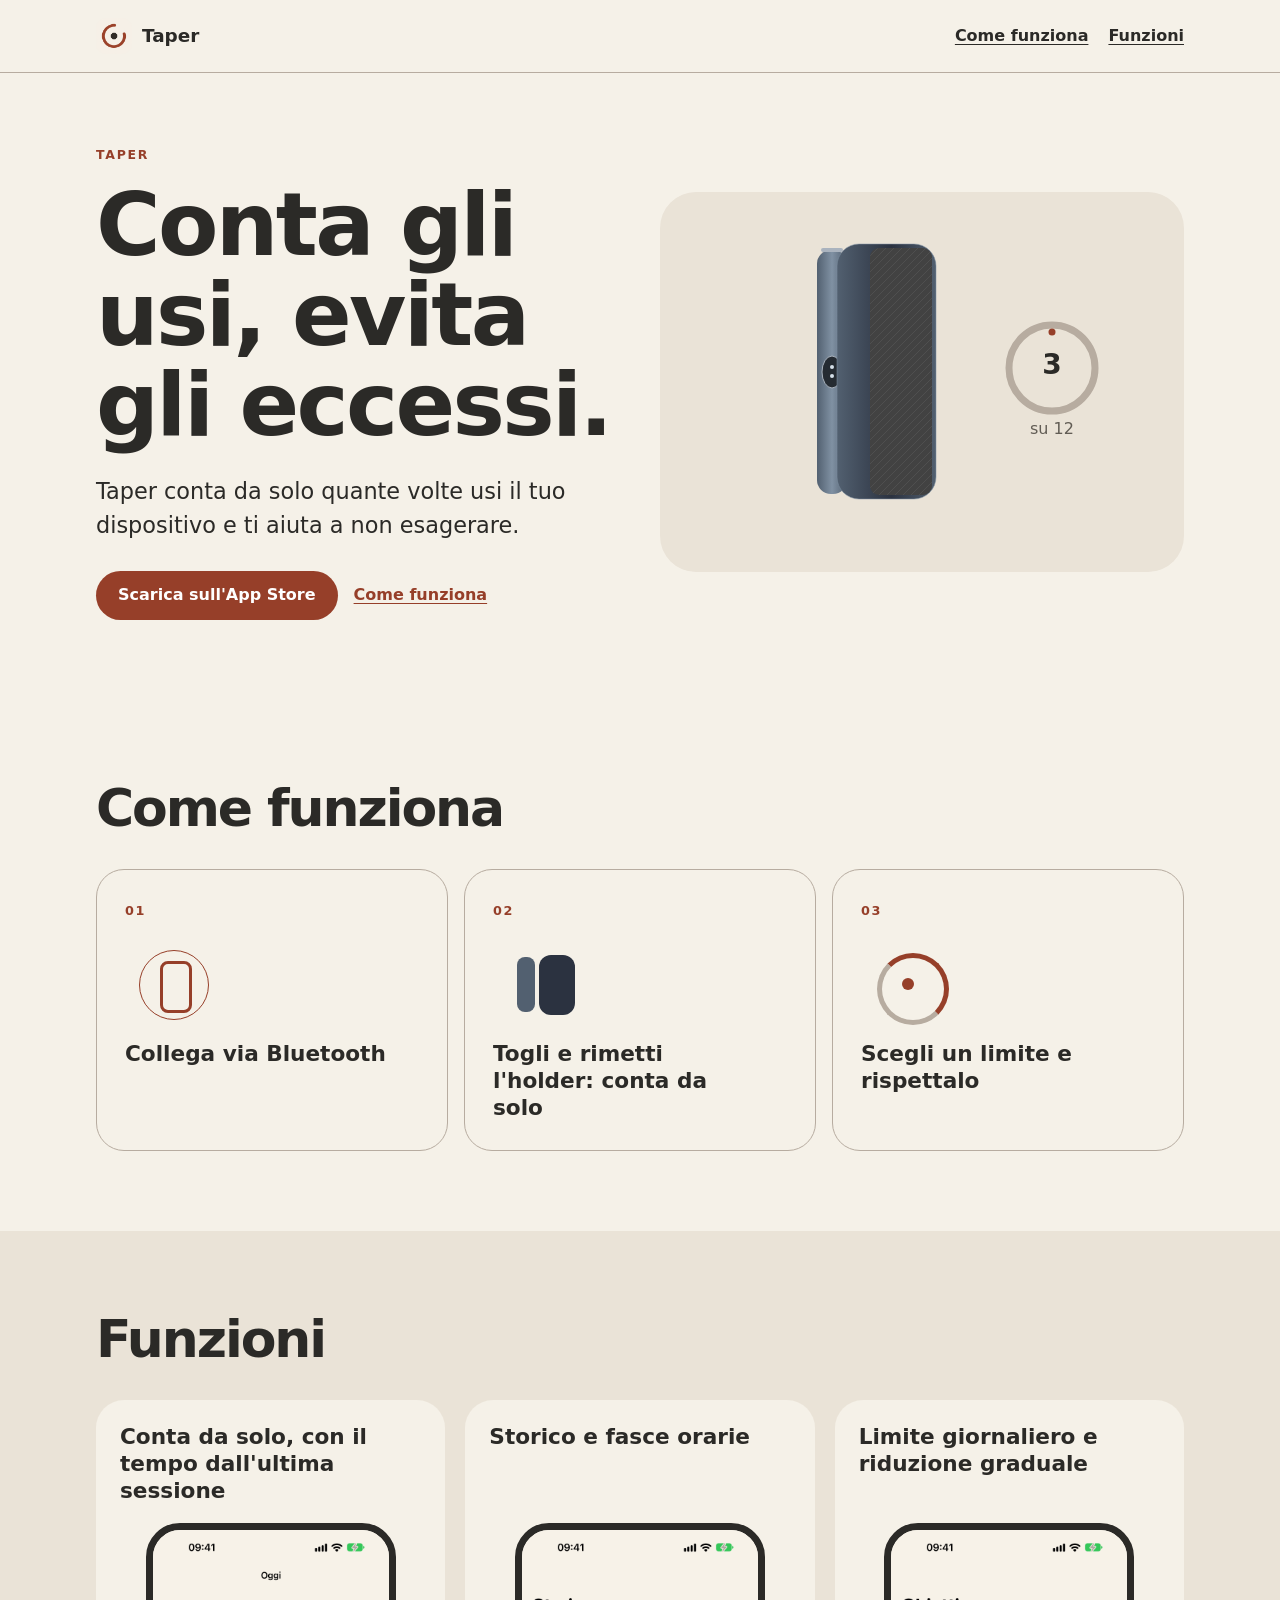
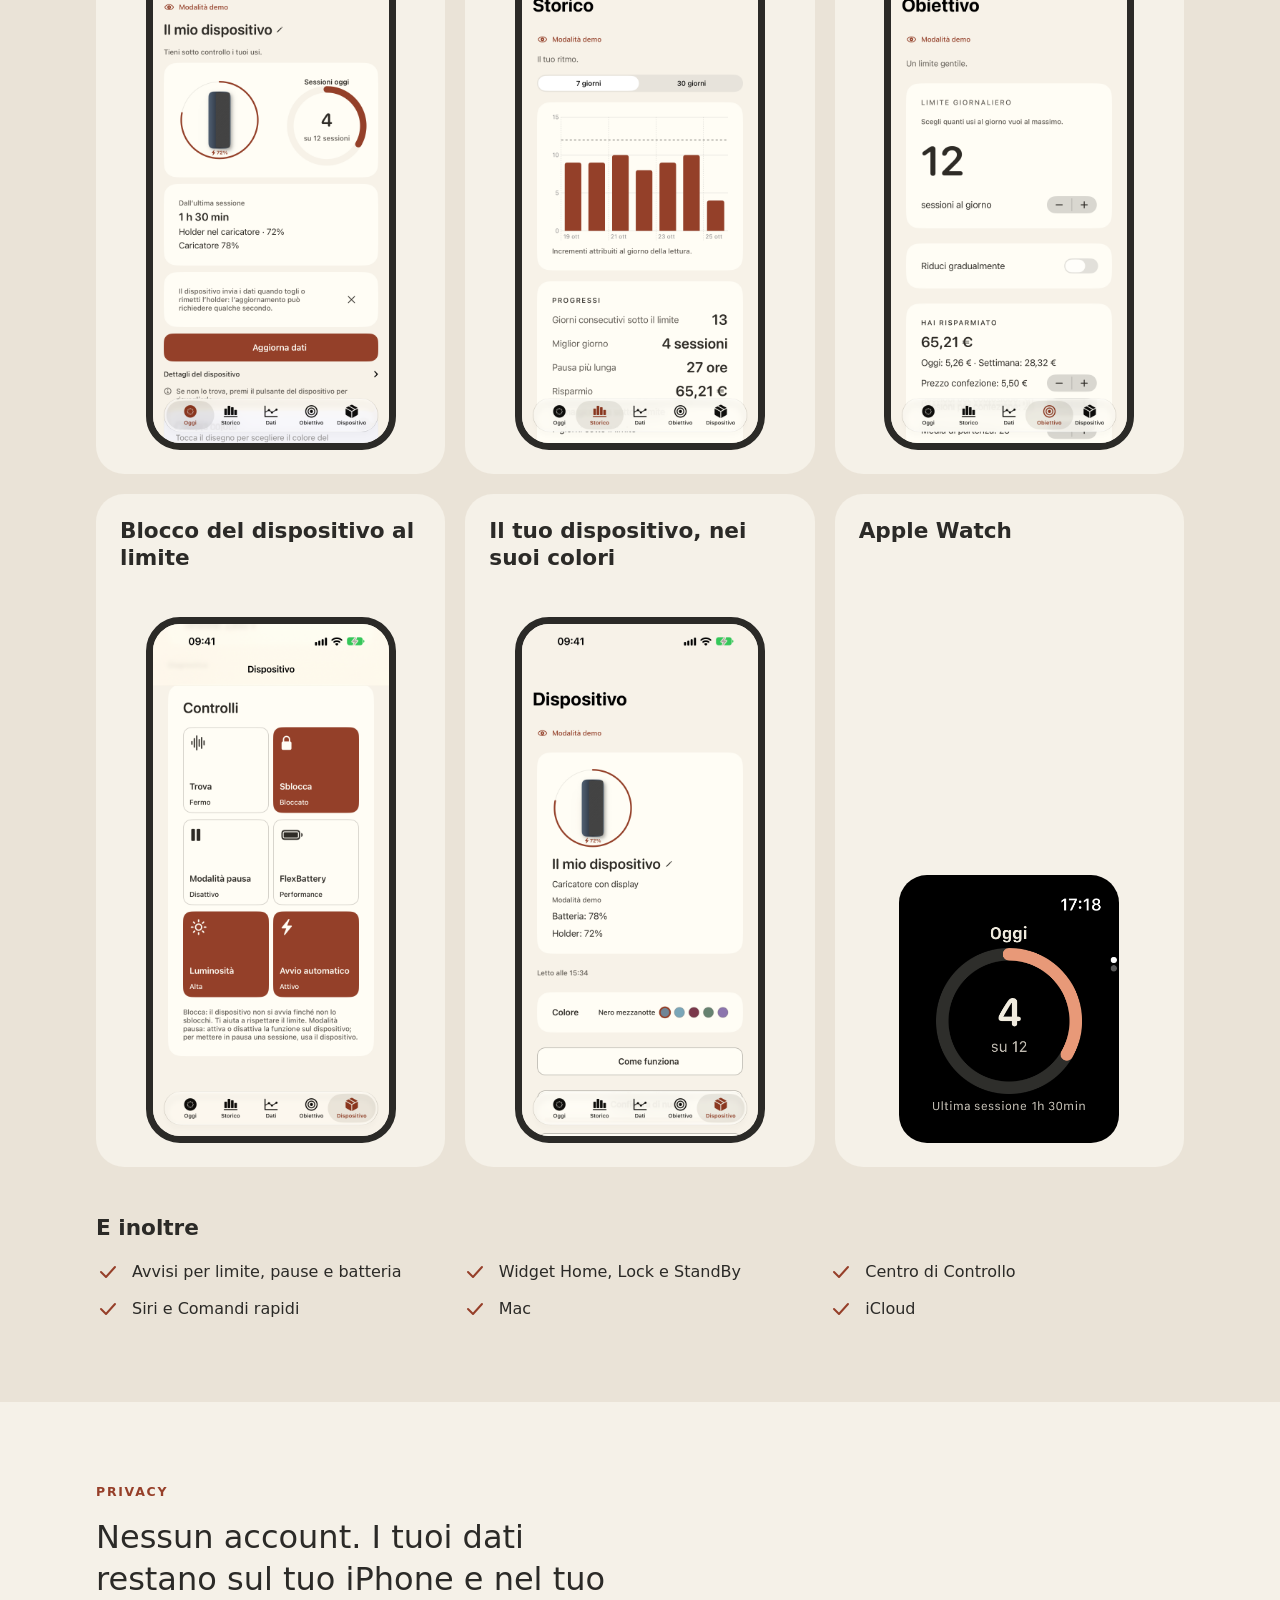
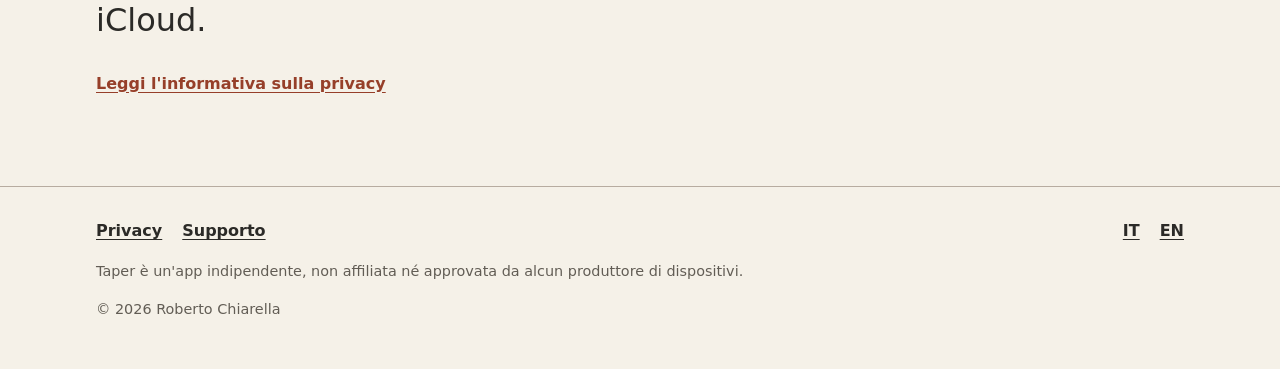
==== index.html @ 18420b82 "Sito di presentazione di Taper (IT/EN), privacy e supporto Co-Authored-By: Claude Opus 5.5 <noreply@" ====
<!doctype html><html lang="it"><head><meta charset="utf-8"><meta name="viewport" content="width=device-width, initial-scale=1"><meta name="theme-color" content="#F5F1E8"><title>Taper: conta gli usi, evita gli eccessi</title><meta name="description" content="Taper conta da solo quante volte usi il tuo dispositivo e ti aiuta a non esagerare."><meta property="og:type" content="website"><meta property="og:title" content="Taper: conta gli usi, evita gli eccessi"><meta property="og:description" content="Taper conta da solo quante volte usi il tuo dispositivo e ti aiuta a non esagerare."><meta property="og:image" content="https://robchdev.github.io/taper/assets/icon.png"><meta name="apple-itunes-app" content="app-id=6826842735"><link rel="icon" href="assets/icon.png" type="image/png"><link rel="alternate" hreflang="it" href="https://robchdev.github.io/taper/"><link rel="alternate" hreflang="en" href="https://robchdev.github.io/taper/en/"><link rel="stylesheet" href="assets/site.css"><script defer src="assets/site.js"></script></head><body><a class="skip" href="#main">Vai al contenuto</a><header class="site-header"><div class="wrap header-inner"><a class="brand" href="index.html"><img src="assets/icon.png" width="36" height="36" alt="">Taper</a><nav class="nav-links" aria-label="Navigazione principale"><a href="#how">Come funziona</a><a href="#features">Funzioni</a></nav></div></header><main id="main"><section class="hero wrap"><div class="hero-grid"><div><p class="eyebrow">Taper</p><h1>Conta gli usi, evita gli eccessi.</h1><p class="lead">Taper conta da solo quante volte usi il tuo dispositivo e ti aiuta a non esagerare.</p><div class="actions"><a class="button" href="https://apps.apple.com/app/id6826842735">Scarica sull'App Store</a><a class="text-link" href="#how">Come funziona</a></div></div><div class="hero-art"><svg class="device-visual" viewBox="0 0 520 380" role="img" aria-labelledby="device-title"><title id="device-title">Dispositivo e conteggio degli usi</title><defs><linearGradient id="case" x2="1" y2="0"><stop stop-color="#526070"/><stop offset=".55" stop-color="#2B3240"/><stop offset="1" stop-color="#526070"/></linearGradient><linearGradient id="stick" x2="1" y2="0"><stop stop-color="#526070"/><stop offset=".5" stop-color="#8091A3"/><stop offset="1" stop-color="#526070"/></linearGradient><pattern id="fabric" width="8" height="8" patternUnits="userSpaceOnUse"><path d="M0 8 8 0" stroke="#777" stroke-opacity=".25"/></pattern></defs><g class="holder"><rect x="155" y="58" width="30" height="244" rx="14" fill="url(#stick)"/><rect x="159" y="56" width="22" height="4" rx="2" fill="#AAB3BE"/><ellipse cx="170" cy="180" rx="10" ry="16" fill="#252B32" stroke="#AAB3BE" stroke-width="1"/><circle cx="170" cy="175" r="2" fill="#D5E0E9"/><circle cx="170" cy="184" r="2" fill="#D5E0E9"/></g><g class="charger"><rect x="175" y="52" width="99" height="255" rx="22" fill="url(#case)"/><rect x="208" y="56" width="62" height="247" rx="9" fill="#424242"/><rect x="208" y="56" width="62" height="247" rx="9" fill="url(#fabric)"/><rect x="175" y="52" width="99" height="255" rx="22" fill="none" stroke="#8091A3" stroke-opacity=".5"/></g><circle cx="390" cy="176" r="43" fill="none" stroke="var(--line)" stroke-width="7"/><circle class="ring-progress" cx="390" cy="176" r="36" fill="none" stroke="var(--accent)" stroke-width="7" stroke-linecap="round" transform="rotate(-90 390 176)"/><text class="count-three" x="390" y="182" text-anchor="middle" fill="var(--ink)" font-size="28" font-weight="700">3</text><text class="count-four" x="390" y="182" text-anchor="middle" fill="var(--ink)" font-size="28" font-weight="700">4</text><text x="390" y="242" text-anchor="middle" fill="var(--muted)" font-size="16">su 12</text></svg></div></div></section><section id="how" class="block wrap"><h2>Come funziona</h2><ol class="steps"><li class="step reveal"><span class="step-num">01</span><span class="mini mini-bluetooth" aria-hidden="true"></span><h3>Collega via Bluetooth</h3></li><li class="step reveal"><span class="step-num">02</span><span class="mini mini-holder" aria-hidden="true"></span><h3>Togli e rimetti l'holder: conta da solo</h3></li><li class="step reveal"><span class="step-num">03</span><span class="mini mini-limit" aria-hidden="true"></span><h3>Scegli un limite e rispettalo</h3></li></ol></section><section id="features" class="block features"><div class="wrap"><h2>Funzioni</h2><div class="feature-grid"><article class="feature reveal"><h3>Conta da solo, con il tempo dall'ultima sessione</h3><div class="phone"><img src="assets/screens/02.png" width="1320" height="2868" loading="lazy" alt="Schermata Oggi di Taper"></div></article><article class="feature reveal"><h3>Storico e fasce orarie</h3><div class="phone"><img src="assets/screens/03.png" width="1320" height="2868" loading="lazy" alt="Storico di Taper"></div></article><article class="feature reveal"><h3>Limite giornaliero e riduzione graduale</h3><div class="phone"><img src="assets/screens/04.png" width="1320" height="2868" loading="lazy" alt="Schermata obiettivo di Taper"></div></article><article class="feature reveal"><h3>Blocco del dispositivo al limite</h3><div class="phone"><img src="assets/screens/05.png" width="1320" height="2868" loading="lazy" alt="Controlli di blocco del dispositivo in Taper"></div></article><article class="feature reveal"><h3>Il tuo dispositivo, nei suoi colori</h3><div class="phone"><img src="assets/screens/06.png" width="1320" height="2868" loading="lazy" alt="Schermata dispositivo di Taper"></div></article><article class="feature reveal"><h3>Apple Watch</h3><img class="watch-shot" src="assets/screens/watch-01.png" width="422" height="514" loading="lazy" alt="Taper su Apple Watch"></article></div><div class="more-features"><h3>E inoltre</h3><ul class="more-list"><li><svg viewBox="0 0 24 24" fill="none" stroke="currentColor" stroke-width="2" stroke-linecap="round" stroke-linejoin="round" aria-hidden="true"><path d="m5 12 5 5L19 7"/></svg><span>Avvisi per limite, pause e batteria</span></li><li><svg viewBox="0 0 24 24" fill="none" stroke="currentColor" stroke-width="2" stroke-linecap="round" stroke-linejoin="round" aria-hidden="true"><path d="m5 12 5 5L19 7"/></svg><span>Widget Home, Lock e StandBy</span></li><li><svg viewBox="0 0 24 24" fill="none" stroke="currentColor" stroke-width="2" stroke-linecap="round" stroke-linejoin="round" aria-hidden="true"><path d="m5 12 5 5L19 7"/></svg><span>Centro di Controllo</span></li><li><svg viewBox="0 0 24 24" fill="none" stroke="currentColor" stroke-width="2" stroke-linecap="round" stroke-linejoin="round" aria-hidden="true"><path d="m5 12 5 5L19 7"/></svg><span>Siri e Comandi rapidi</span></li><li><svg viewBox="0 0 24 24" fill="none" stroke="currentColor" stroke-width="2" stroke-linecap="round" stroke-linejoin="round" aria-hidden="true"><path d="m5 12 5 5L19 7"/></svg><span>Mac</span></li><li><svg viewBox="0 0 24 24" fill="none" stroke="currentColor" stroke-width="2" stroke-linecap="round" stroke-linejoin="round" aria-hidden="true"><path d="m5 12 5 5L19 7"/></svg><span>iCloud</span></li></ul></div></div></section><section class="privacy-strip wrap"><h2 class="eyebrow">Privacy</h2><p>Nessun account. I tuoi dati restano sul tuo iPhone e nel tuo iCloud.</p><a class="text-link" href="privacy.html#it">Leggi l'informativa sulla privacy</a></section></main><footer class="site-footer"><div class="wrap"><div class="footer-inner"><div class="footer-links"><a href="privacy.html#it">Privacy</a><a href="support.html">Supporto</a></div><div class="footer-links" aria-label="Language"><a href="index.html" lang="it" aria-current="page">IT</a><a href="en/index.html" lang="en">EN</a></div></div><p>Taper è un'app indipendente, non affiliata né approvata da alcun produttore di dispositivi.</p><p>© 2026 Roberto Chiarella</p></div></footer></body></html>
---- assets/site.css ----
/* Shared Taper theme */
:root{--bg:#F5F1E8;--surface:#EAE3D7;--ink:#2B2A27;--muted:#625D55;--accent:#963F29;--accent-hover:#7B321F;--on-accent:#FFFFFF;--line:#B7ACA0;--focus:#2B2A27;--device:#2B3240;--fabric:#424242;--holder-a:#526070;--holder-b:#8091A3;--space-page:16px;--content:1120px;--radius:28px;--font:system-ui,-apple-system,BlinkMacSystemFont,'Segoe UI',sans-serif}
@media(prefers-color-scheme:dark){:root{--bg:#1F1E1C;--surface:#302E2A;--ink:#F5F1E8;--muted:#C9BFB3;--accent:#E89A78;--accent-hover:#F0B397;--on-accent:#1F1E1C;--line:#766C62;--focus:#F5F1E8}}
*{box-sizing:border-box}html{scroll-behavior:smooth}body{margin:0;background:var(--bg);color:var(--ink);font:16px/1.55 var(--font)}img{max-width:100%;height:auto}a{color:var(--accent);text-underline-offset:.18em}a:hover{color:var(--accent-hover)}a:focus-visible,button:focus-visible{outline:3px solid var(--focus);outline-offset:4px}button{font:inherit}.skip{position:absolute;top:-100px;left:16px;background:var(--ink);color:var(--bg);padding:10px;z-index:10}.skip:focus{top:12px}.wrap{max-width:var(--content);margin:auto;padding-inline:var(--space-page)}.site-header{padding-block:18px;border-bottom:1px solid var(--line)}.header-inner,.footer-inner{display:flex;justify-content:space-between;align-items:center;gap:24px;flex-wrap:wrap}.brand{display:inline-flex;align-items:center;gap:10px;color:var(--ink);text-decoration:none;font-size:1.15rem;font-weight:700}.brand img{width:36px;height:36px;border-radius:10px}.nav-links,.footer-links{display:flex;gap:20px;flex-wrap:wrap}.nav-links a,.footer-links a{color:var(--ink);font-weight:600}.nav-links a:hover,.footer-links a:hover{color:var(--accent)}.hero{padding-block:72px 80px}.hero-grid{display:grid;gap:40px;align-items:center}.eyebrow{font-size:.78rem;font-weight:700;text-transform:uppercase;letter-spacing:.14em;color:var(--accent);margin:0 0 16px}.hero h1{font-size:clamp(2.75rem,8vw,5.5rem);line-height:1.02;letter-spacing:-.03em;max-width:12ch;margin:0 0 24px}.hero p.lead{font-size:clamp(1.15rem,2vw,1.4rem);max-width:34ch;margin:0 0 28px}.actions{display:flex;gap:16px;align-items:center;flex-wrap:wrap}.button{display:inline-flex;align-items:center;justify-content:center;min-height:48px;padding:12px 22px;border-radius:999px;background:var(--accent);color:var(--on-accent);font-weight:700;text-decoration:none;transition:background .2s,transform .2s}.button:hover{background:var(--accent-hover);color:var(--on-accent)}.button:active{transform:translateY(2px)}.text-link{display:inline-flex;align-items:center;min-height:44px;font-weight:650}.hero-art{background:var(--surface);border-radius:36px;min-height:360px;display:grid;place-items:center;overflow:hidden}.device-visual{width:min(100%,520px);height:auto}.holder,.charger{transform-box:fill-box;transform-origin:center}.holder{animation:holder-cycle 8s ease-in-out infinite}.charger{animation:charger-cycle 8s ease-in-out infinite}.ring-progress{stroke-dasharray:0 226;animation:ring-cycle 8s ease-in-out infinite}.count-three{animation:count-three 8s steps(1) infinite}.count-four{opacity:0;animation:count-four 8s steps(1) infinite}@keyframes holder-cycle{0%,12%,74%,100%{transform:translateX(0)}33%,55%{transform:translateX(-43px)}}@keyframes charger-cycle{0%,12%,74%,100%{transform:translateX(0)}33%,55%{transform:translateX(25px)}}@keyframes ring-cycle{0%,68%{stroke-dasharray:57 226}74%,95%{stroke-dasharray:76 226}100%{stroke-dasharray:57 226}}@keyframes count-three{0%,73%,100%{opacity:1}74%,99%{opacity:0}}@keyframes count-four{0%,73%,100%{opacity:0}74%,99%{opacity:1}}section.block{padding-block:80px}section.block h2{font-size:clamp(2rem,5vw,3.25rem);line-height:1.1;letter-spacing:-.04em;max-width:18ch;margin:0 0 32px}.steps{display:grid;gap:16px;list-style:none;padding:0;margin:0}.step{border:1px solid var(--line);border-radius:var(--radius);padding:28px;background:var(--bg)}.step-num{color:var(--accent);font-weight:700;font-size:.8rem;letter-spacing:.12em}.step h3{font-size:1.35rem;line-height:1.25;margin:20px 0 0;max-width:18ch}.mini{display:block;position:relative;width:96px;height:72px;margin-top:26px}.mini:before,.mini:after{content:'';position:absolute}.mini-bluetooth:before{width:26px;height:46px;border:3px solid var(--accent);border-radius:8px;left:35px;top:12px}.mini-bluetooth:after{width:68px;height:68px;border:1px solid var(--accent);border-radius:50%;left:14px;top:1px;animation:pulse 3s ease-in-out infinite}.mini-holder:before{width:18px;height:55px;border-radius:8px;background:var(--holder-a);left:24px;top:8px;animation:mini-slide 3s ease-in-out infinite}.mini-holder:after{width:36px;height:60px;border-radius:12px;background:var(--device);left:46px;top:6px}.mini-limit:before{width:62px;height:62px;left:16px;top:4px;border:5px solid var(--line);border-top-color:var(--accent);border-right-color:var(--accent);border-radius:50%;animation:mini-turn 4s ease-in-out infinite}.mini-limit:after{width:12px;height:12px;left:41px;top:29px;border-radius:50%;background:var(--accent)}@keyframes pulse{50%{transform:scale(1.15);opacity:.35}}@keyframes mini-slide{50%{transform:translateX(-14px)}}@keyframes mini-turn{50%{transform:rotate(80deg)}}.features{background:var(--surface)}.feature-grid{display:grid;gap:20px}.feature{background:var(--bg);border-radius:var(--radius);padding:24px;overflow:hidden}.feature h3{font-size:1.35rem;line-height:1.25;margin:0 0 18px;max-width:22ch}.phone{max-width:250px;margin:auto;border:7px solid var(--ink);border-radius:34px;overflow:hidden;background:var(--ink);line-height:0}.phone img{display:block;width:100%;height:auto}.watch-shot{max-width:220px;margin:auto;display:block;border-radius:28px}.privacy-strip{padding-block:80px}.privacy-strip p{font-size:clamp(1.4rem,3vw,2rem);line-height:1.3;max-width:27ch;margin:0 0 20px}.site-footer{border-top:1px solid var(--line);padding-block:32px 48px}.site-footer p{margin:16px 0 0;color:var(--muted);font-size:.9rem;max-width:72ch}.legal-main{max-width:760px;padding-block:48px 80px}.legal-main h1{font-size:clamp(2.25rem,6vw,3.5rem);line-height:1.1;letter-spacing:-.04em}.legal-main h2{font-size:1.4rem;margin-top:36px}.legal-main p{max-width:68ch}.legal-main nav{display:flex;flex-wrap:wrap;gap:16px}.js .reveal{opacity:0;transform:translateY(20px);transition:opacity .6s,transform .6s}.js .reveal.visible{opacity:1;transform:none}@media(min-width:700px){.hero-grid{grid-template-columns:1fr 1fr}.steps{grid-template-columns:repeat(3,1fr)}.feature-grid{grid-template-columns:repeat(2,1fr)}}@media(min-width:980px){.feature-grid{grid-template-columns:repeat(3,minmax(0,1fr))}}@media(prefers-reduced-motion:reduce){html{scroll-behavior:auto}*,*:before,*:after{animation:none!important;transition:none!important}.reveal{opacity:1;transform:none}.ring-progress{stroke-dasharray:57 226}.count-four{display:none}}

.hero-grid>*{min-width:0}.hero-art{width:100%;min-width:0}.feature-grid>*{min-width:0}.feature{display:flex;flex-direction:column}.feature .phone,.feature .watch-shot{margin-block:auto 0}.feature-grid{grid-auto-rows:1fr}.more-features{margin-top:48px}.more-features h3{font-size:1.35rem;line-height:1.25;margin:0 0 18px}.more-list{display:grid;gap:12px;list-style:none;padding:0;margin:0}.more-list li{display:flex;align-items:flex-start;gap:12px}.more-list svg{width:24px;height:24px;flex:none;color:var(--accent)}@media(min-width:700px){.more-list{grid-template-columns:repeat(2,minmax(0,1fr))}}@media(min-width:980px){.more-list{grid-template-columns:repeat(3,minmax(0,1fr))}}
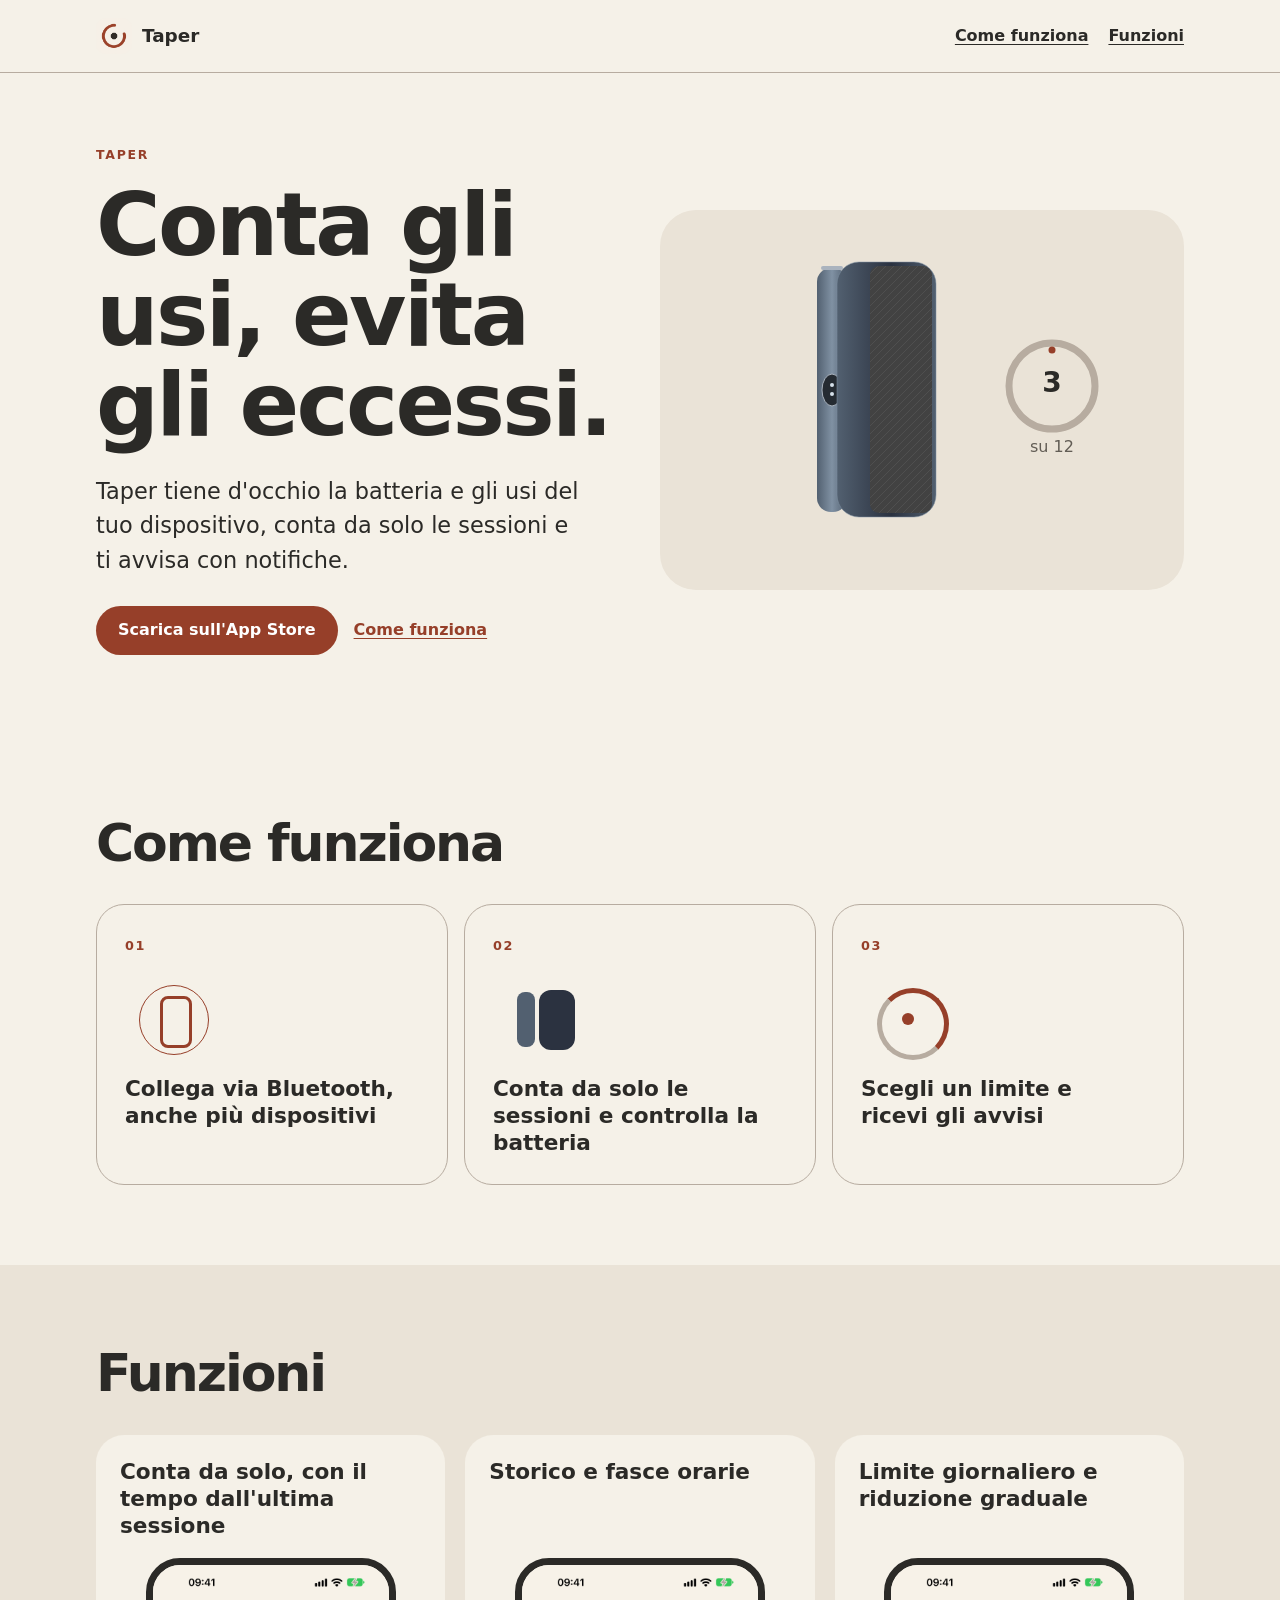
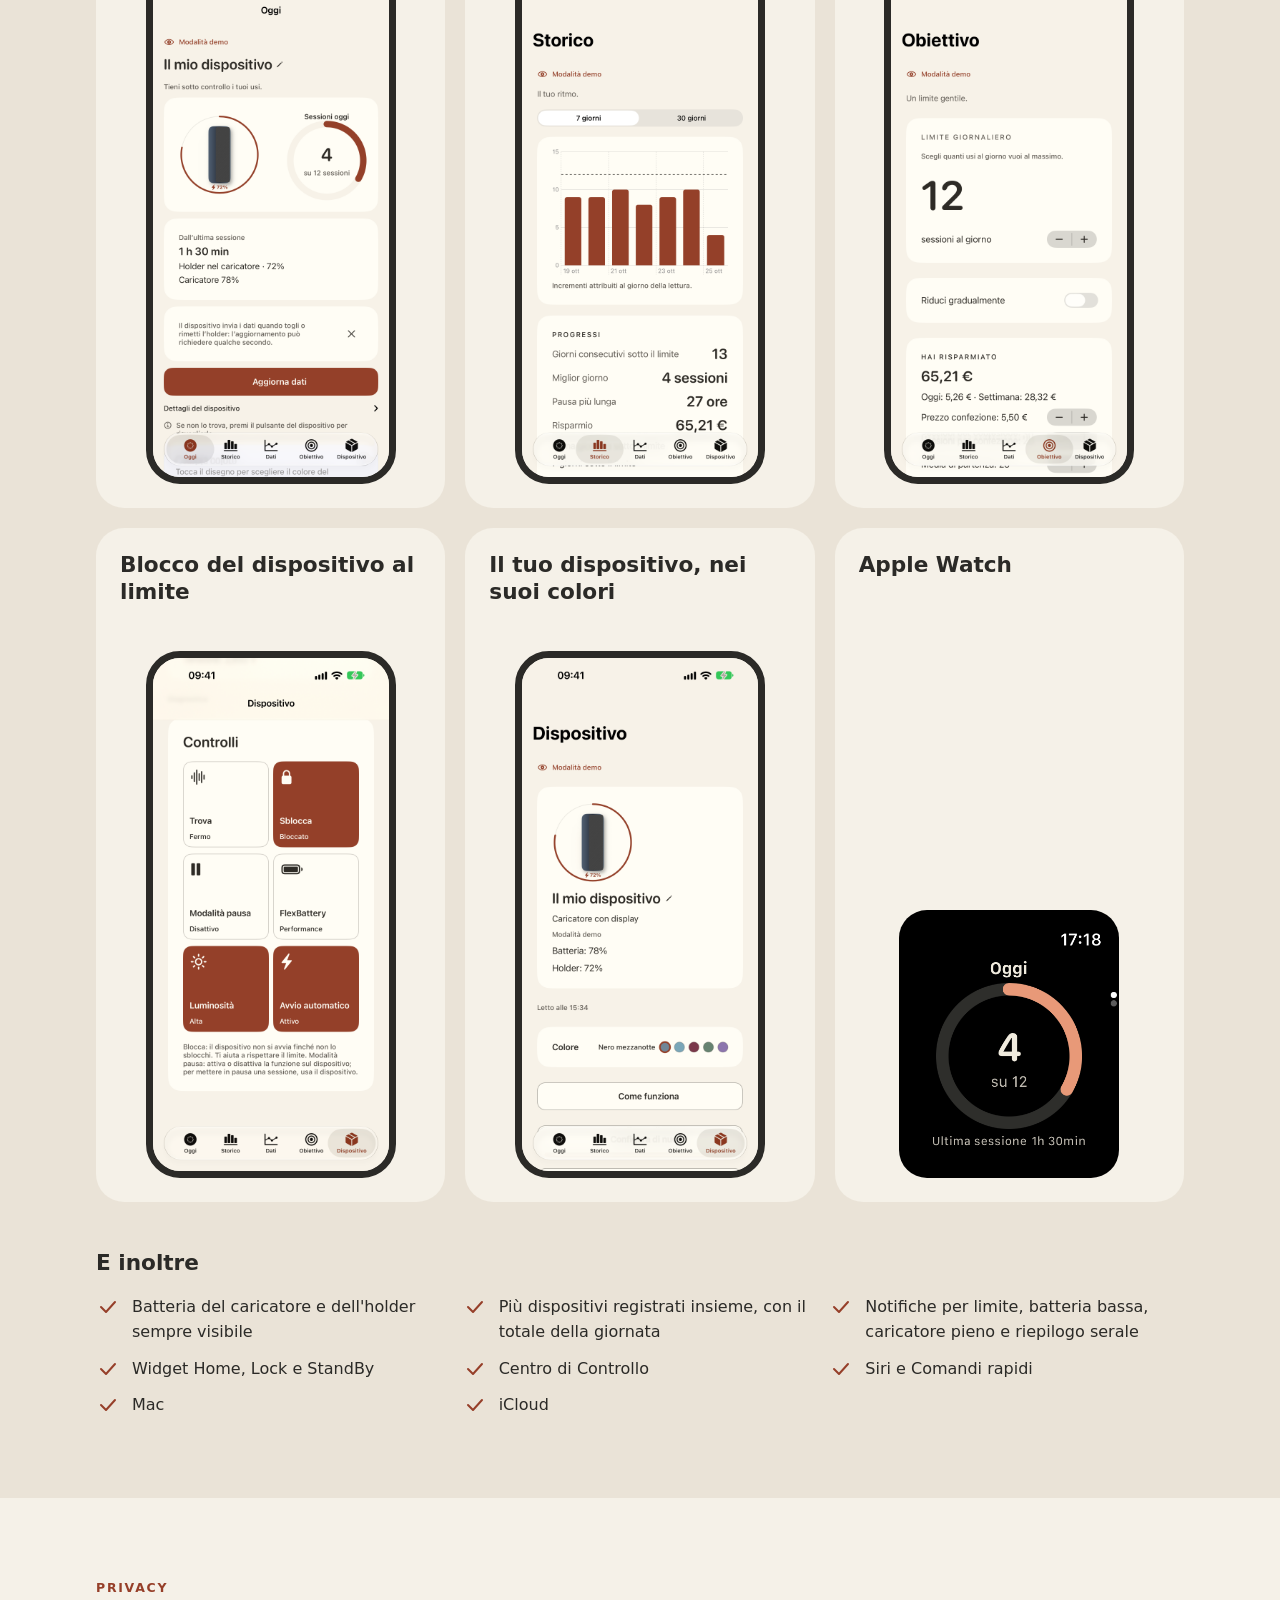
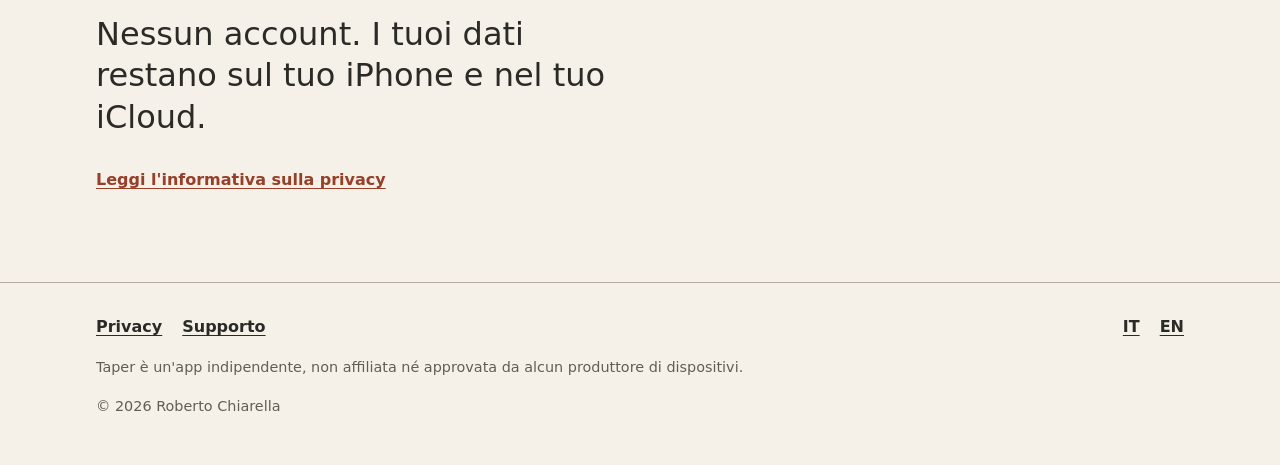
==== commit 5b194d8e: "Sito: batteria e consumi con notifiche, più dispositivi Descrizione e passi aggiornati (IT/EN): l'ap" ====
--- a/index.html
+++ b/index.html
@@ -1 +1 @@
-<!doctype html><html lang="it"><head><meta charset="utf-8"><meta name="viewport" content="width=device-width, initial-scale=1"><meta name="theme-color" content="#F5F1E8"><title>Taper: conta gli usi, evita gli eccessi</title><meta name="description" content="Taper conta da solo quante volte usi il tuo dispositivo e ti aiuta a non esagerare."><meta property="og:type" content="website"><meta property="og:title" content="Taper: conta gli usi, evita gli eccessi"><meta property="og:description" content="Taper conta da solo quante volte usi il tuo dispositivo e ti aiuta a non esagerare."><meta property="og:image" content="https://robchdev.github.io/taper/assets/icon.png"><meta name="apple-itunes-app" content="app-id=6826842735"><link rel="icon" href="assets/icon.png" type="image/png"><link rel="alternate" hreflang="it" href="https://robchdev.github.io/taper/"><link rel="alternate" hreflang="en" href="https://robchdev.github.io/taper/en/"><link rel="stylesheet" href="assets/site.css"><script defer src="assets/site.js"></script></head><body><a class="skip" href="#main">Vai al contenuto</a><header class="site-header"><div class="wrap header-inner"><a class="brand" href="index.html"><img src="assets/icon.png" width="36" height="36" alt="">Taper</a><nav class="nav-links" aria-label="Navigazione principale"><a href="#how">Come funziona</a><a href="#features">Funzioni</a></nav></div></header><main id="main"><section class="hero wrap"><div class="hero-grid"><div><p class="eyebrow">Taper</p><h1>Conta gli usi, evita gli eccessi.</h1><p class="lead">Taper conta da solo quante volte usi il tuo dispositivo e ti aiuta a non esagerare.</p><div class="actions"><a class="button" href="https://apps.apple.com/app/id6826842735">Scarica sull'App Store</a><a class="text-link" href="#how">Come funziona</a></div></div><div class="hero-art"><svg class="device-visual" viewBox="0 0 520 380" role="img" aria-labelledby="device-title"><title id="device-title">Dispositivo e conteggio degli usi</title><defs><linearGradient id="case" x2="1" y2="0"><stop stop-color="#526070"/><stop offset=".55" stop-color="#2B3240"/><stop offset="1" stop-color="#526070"/></linearGradient><linearGradient id="stick" x2="1" y2="0"><stop stop-color="#526070"/><stop offset=".5" stop-color="#8091A3"/><stop offset="1" stop-color="#526070"/></linearGradient><pattern id="fabric" width="8" height="8" patternUnits="userSpaceOnUse"><path d="M0 8 8 0" stroke="#777" stroke-opacity=".25"/></pattern></defs><g class="holder"><rect x="155" y="58" width="30" height="244" rx="14" fill="url(#stick)"/><rect x="159" y="56" width="22" height="4" rx="2" fill="#AAB3BE"/><ellipse cx="170" cy="180" rx="10" ry="16" fill="#252B32" stroke="#AAB3BE" stroke-width="1"/><circle cx="170" cy="175" r="2" fill="#D5E0E9"/><circle cx="170" cy="184" r="2" fill="#D5E0E9"/></g><g class="charger"><rect x="175" y="52" width="99" height="255" rx="22" fill="url(#case)"/><rect x="208" y="56" width="62" height="247" rx="9" fill="#424242"/><rect x="208" y="56" width="62" height="247" rx="9" fill="url(#fabric)"/><rect x="175" y="52" width="99" height="255" rx="22" fill="none" stroke="#8091A3" stroke-opacity=".5"/></g><circle cx="390" cy="176" r="43" fill="none" stroke="var(--line)" stroke-width="7"/><circle class="ring-progress" cx="390" cy="176" r="36" fill="none" stroke="var(--accent)" stroke-width="7" stroke-linecap="round" transform="rotate(-90 390 176)"/><text class="count-three" x="390" y="182" text-anchor="middle" fill="var(--ink)" font-size="28" font-weight="700">3</text><text class="count-four" x="390" y="182" text-anchor="middle" fill="var(--ink)" font-size="28" font-weight="700">4</text><text x="390" y="242" text-anchor="middle" fill="var(--muted)" font-size="16">su 12</text></svg></div></div></section><section id="how" class="block wrap"><h2>Come funziona</h2><ol class="steps"><li class="step reveal"><span class="step-num">01</span><span class="mini mini-bluetooth" aria-hidden="true"></span><h3>Collega via Bluetooth</h3></li><li class="step reveal"><span class="step-num">02</span><span class="mini mini-holder" aria-hidden="true"></span><h3>Togli e rimetti l'holder: conta da solo</h3></li><li class="step reveal"><span class="step-num">03</span><span class="mini mini-limit" aria-hidden="true"></span><h3>Scegli un limite e rispettalo</h3></li></ol></section><section id="features" class="block features"><div class="wrap"><h2>Funzioni</h2><div class="feature-grid"><article class="feature reveal"><h3>Conta da solo, con il tempo dall'ultima sessione</h3><div class="phone"><img src="assets/screens/02.png" width="1320" height="2868" loading="lazy" alt="Schermata Oggi di Taper"></div></article><article class="feature reveal"><h3>Storico e fasce orarie</h3><div class="phone"><img src="assets/screens/03.png" width="1320" height="2868" loading="lazy" alt="Storico di Taper"></div></article><article class="feature reveal"><h3>Limite giornaliero e riduzione graduale</h3><div class="phone"><img src="assets/screens/04.png" width="1320" height="2868" loading="lazy" alt="Schermata obiettivo di Taper"></div></article><article class="feature reveal"><h3>Blocco del dispositivo al limite</h3><div class="phone"><img src="assets/screens/05.png" width="1320" height="2868" loading="lazy" alt="Controlli di blocco del dispositivo in Taper"></div></article><article class="feature reveal"><h3>Il tuo dispositivo, nei suoi colori</h3><div class="phone"><img src="assets/screens/06.png" width="1320" height="2868" loading="lazy" alt="Schermata dispositivo di Taper"></div></article><article class="feature reveal"><h3>Apple Watch</h3><img class="watch-shot" src="assets/screens/watch-01.png" width="422" height="514" loading="lazy" alt="Taper su Apple Watch"></article></div><div class="more-features"><h3>E inoltre</h3><ul class="more-list"><li><svg viewBox="0 0 24 24" fill="none" stroke="currentColor" stroke-width="2" stroke-linecap="round" stroke-linejoin="round" aria-hidden="true"><path d="m5 12 5 5L19 7"/></svg><span>Avvisi per limite, pause e batteria</span></li><li><svg viewBox="0 0 24 24" fill="none" stroke="currentColor" stroke-width="2" stroke-linecap="round" stroke-linejoin="round" aria-hidden="true"><path d="m5 12 5 5L19 7"/></svg><span>Widget Home, Lock e StandBy</span></li><li><svg viewBox="0 0 24 24" fill="none" stroke="currentColor" stroke-width="2" stroke-linecap="round" stroke-linejoin="round" aria-hidden="true"><path d="m5 12 5 5L19 7"/></svg><span>Centro di Controllo</span></li><li><svg viewBox="0 0 24 24" fill="none" stroke="currentColor" stroke-width="2" stroke-linecap="round" stroke-linejoin="round" aria-hidden="true"><path d="m5 12 5 5L19 7"/></svg><span>Siri e Comandi rapidi</span></li><li><svg viewBox="0 0 24 24" fill="none" stroke="currentColor" stroke-width="2" stroke-linecap="round" stroke-linejoin="round" aria-hidden="true"><path d="m5 12 5 5L19 7"/></svg><span>Mac</span></li><li><svg viewBox="0 0 24 24" fill="none" stroke="currentColor" stroke-width="2" stroke-linecap="round" stroke-linejoin="round" aria-hidden="true"><path d="m5 12 5 5L19 7"/></svg><span>iCloud</span></li></ul></div></div></section><section class="privacy-strip wrap"><h2 class="eyebrow">Privacy</h2><p>Nessun account. I tuoi dati restano sul tuo iPhone e nel tuo iCloud.</p><a class="text-link" href="privacy.html#it">Leggi l'informativa sulla privacy</a></section></main><footer class="site-footer"><div class="wrap"><div class="footer-inner"><div class="footer-links"><a href="privacy.html#it">Privacy</a><a href="support.html">Supporto</a></div><div class="footer-links" aria-label="Language"><a href="index.html" lang="it" aria-current="page">IT</a><a href="en/index.html" lang="en">EN</a></div></div><p>Taper è un'app indipendente, non affiliata né approvata da alcun produttore di dispositivi.</p><p>© 2026 Roberto Chiarella</p></div></footer></body></html>+<!doctype html><html lang="it"><head><meta charset="utf-8"><meta name="viewport" content="width=device-width, initial-scale=1"><meta name="theme-color" content="#F5F1E8"><title>Taper: conta gli usi, evita gli eccessi</title><meta name="description" content="Taper tiene d'occhio la batteria e gli usi del tuo dispositivo, conta da solo le sessioni e ti avvisa con notifiche."><meta property="og:type" content="website"><meta property="og:title" content="Taper: conta gli usi, evita gli eccessi"><meta property="og:description" content="Taper tiene d'occhio la batteria e gli usi del tuo dispositivo, conta da solo le sessioni e ti avvisa con notifiche."><meta property="og:image" content="https://robchdev.github.io/taper/assets/icon.png"><meta name="apple-itunes-app" content="app-id=6826842735"><link rel="icon" href="assets/icon.png" type="image/png"><link rel="alternate" hreflang="it" href="https://robchdev.github.io/taper/"><link rel="alternate" hreflang="en" href="https://robchdev.github.io/taper/en/"><link rel="stylesheet" href="assets/site.css"><script defer src="assets/site.js"></script></head><body><a class="skip" href="#main">Vai al contenuto</a><header class="site-header"><div class="wrap header-inner"><a class="brand" href="index.html"><img src="assets/icon.png" width="36" height="36" alt="">Taper</a><nav class="nav-links" aria-label="Navigazione principale"><a href="#how">Come funziona</a><a href="#features">Funzioni</a></nav></div></header><main id="main"><section class="hero wrap"><div class="hero-grid"><div><p class="eyebrow">Taper</p><h1>Conta gli usi, evita gli eccessi.</h1><p class="lead">Taper tiene d'occhio la batteria e gli usi del tuo dispositivo, conta da solo le sessioni e ti avvisa con notifiche.</p><div class="actions"><a class="button" href="https://apps.apple.com/app/id6826842735">Scarica sull'App Store</a><a class="text-link" href="#how">Come funziona</a></div></div><div class="hero-art"><svg class="device-visual" viewBox="0 0 520 380" role="img" aria-labelledby="device-title"><title id="device-title">Dispositivo e conteggio degli usi</title><defs><linearGradient id="case" x2="1" y2="0"><stop stop-color="#526070"/><stop offset=".55" stop-color="#2B3240"/><stop offset="1" stop-color="#526070"/></linearGradient><linearGradient id="stick" x2="1" y2="0"><stop stop-color="#526070"/><stop offset=".5" stop-color="#8091A3"/><stop offset="1" stop-color="#526070"/></linearGradient><pattern id="fabric" width="8" height="8" patternUnits="userSpaceOnUse"><path d="M0 8 8 0" stroke="#777" stroke-opacity=".25"/></pattern></defs><g class="holder"><rect x="155" y="58" width="30" height="244" rx="14" fill="url(#stick)"/><rect x="159" y="56" width="22" height="4" rx="2" fill="#AAB3BE"/><ellipse cx="170" cy="180" rx="10" ry="16" fill="#252B32" stroke="#AAB3BE" stroke-width="1"/><circle cx="170" cy="175" r="2" fill="#D5E0E9"/><circle cx="170" cy="184" r="2" fill="#D5E0E9"/></g><g class="charger"><rect x="175" y="52" width="99" height="255" rx="22" fill="url(#case)"/><rect x="208" y="56" width="62" height="247" rx="9" fill="#424242"/><rect x="208" y="56" width="62" height="247" rx="9" fill="url(#fabric)"/><rect x="175" y="52" width="99" height="255" rx="22" fill="none" stroke="#8091A3" stroke-opacity=".5"/></g><circle cx="390" cy="176" r="43" fill="none" stroke="var(--line)" stroke-width="7"/><circle class="ring-progress" cx="390" cy="176" r="36" fill="none" stroke="var(--accent)" stroke-width="7" stroke-linecap="round" transform="rotate(-90 390 176)"/><text class="count-three" x="390" y="182" text-anchor="middle" fill="var(--ink)" font-size="28" font-weight="700">3</text><text class="count-four" x="390" y="182" text-anchor="middle" fill="var(--ink)" font-size="28" font-weight="700">4</text><text x="390" y="242" text-anchor="middle" fill="var(--muted)" font-size="16">su 12</text></svg></div></div></section><section id="how" class="block wrap"><h2>Come funziona</h2><ol class="steps"><li class="step reveal"><span class="step-num">01</span><span class="mini mini-bluetooth" aria-hidden="true"></span><h3>Collega via Bluetooth, anche più dispositivi</h3></li><li class="step reveal"><span class="step-num">02</span><span class="mini mini-holder" aria-hidden="true"></span><h3>Conta da solo le sessioni e controlla la batteria</h3></li><li class="step reveal"><span class="step-num">03</span><span class="mini mini-limit" aria-hidden="true"></span><h3>Scegli un limite e ricevi gli avvisi</h3></li></ol></section><section id="features" class="block features"><div class="wrap"><h2>Funzioni</h2><div class="feature-grid"><article class="feature reveal"><h3>Conta da solo, con il tempo dall'ultima sessione</h3><div class="phone"><img src="assets/screens/02.png" width="1320" height="2868" loading="lazy" alt="Schermata Oggi di Taper"></div></article><article class="feature reveal"><h3>Storico e fasce orarie</h3><div class="phone"><img src="assets/screens/03.png" width="1320" height="2868" loading="lazy" alt="Storico di Taper"></div></article><article class="feature reveal"><h3>Limite giornaliero e riduzione graduale</h3><div class="phone"><img src="assets/screens/04.png" width="1320" height="2868" loading="lazy" alt="Schermata obiettivo di Taper"></div></article><article class="feature reveal"><h3>Blocco del dispositivo al limite</h3><div class="phone"><img src="assets/screens/05.png" width="1320" height="2868" loading="lazy" alt="Controlli di blocco del dispositivo in Taper"></div></article><article class="feature reveal"><h3>Il tuo dispositivo, nei suoi colori</h3><div class="phone"><img src="assets/screens/06.png" width="1320" height="2868" loading="lazy" alt="Schermata dispositivo di Taper"></div></article><article class="feature reveal"><h3>Apple Watch</h3><img class="watch-shot" src="assets/screens/watch-01.png" width="422" height="514" loading="lazy" alt="Taper su Apple Watch"></article></div><div class="more-features"><h3>E inoltre</h3><ul class="more-list"><li><svg viewBox="0 0 24 24" fill="none" stroke="currentColor" stroke-width="2" stroke-linecap="round" stroke-linejoin="round" aria-hidden="true"><path d="m5 12 5 5L19 7"/></svg><span>Batteria del caricatore e dell'holder sempre visibile</span></li><li><svg viewBox="0 0 24 24" fill="none" stroke="currentColor" stroke-width="2" stroke-linecap="round" stroke-linejoin="round" aria-hidden="true"><path d="m5 12 5 5L19 7"/></svg><span>Più dispositivi registrati insieme, con il totale della giornata</span></li><li><svg viewBox="0 0 24 24" fill="none" stroke="currentColor" stroke-width="2" stroke-linecap="round" stroke-linejoin="round" aria-hidden="true"><path d="m5 12 5 5L19 7"/></svg><span>Notifiche per limite, batteria bassa, caricatore pieno e riepilogo serale</span></li><li><svg viewBox="0 0 24 24" fill="none" stroke="currentColor" stroke-width="2" stroke-linecap="round" stroke-linejoin="round" aria-hidden="true"><path d="m5 12 5 5L19 7"/></svg><span>Widget Home, Lock e StandBy</span></li><li><svg viewBox="0 0 24 24" fill="none" stroke="currentColor" stroke-width="2" stroke-linecap="round" stroke-linejoin="round" aria-hidden="true"><path d="m5 12 5 5L19 7"/></svg><span>Centro di Controllo</span></li><li><svg viewBox="0 0 24 24" fill="none" stroke="currentColor" stroke-width="2" stroke-linecap="round" stroke-linejoin="round" aria-hidden="true"><path d="m5 12 5 5L19 7"/></svg><span>Siri e Comandi rapidi</span></li><li><svg viewBox="0 0 24 24" fill="none" stroke="currentColor" stroke-width="2" stroke-linecap="round" stroke-linejoin="round" aria-hidden="true"><path d="m5 12 5 5L19 7"/></svg><span>Mac</span></li><li><svg viewBox="0 0 24 24" fill="none" stroke="currentColor" stroke-width="2" stroke-linecap="round" stroke-linejoin="round" aria-hidden="true"><path d="m5 12 5 5L19 7"/></svg><span>iCloud</span></li></ul></div></div></section><section class="privacy-strip wrap"><h2 class="eyebrow">Privacy</h2><p>Nessun account. I tuoi dati restano sul tuo iPhone e nel tuo iCloud.</p><a class="text-link" href="privacy.html#it">Leggi l'informativa sulla privacy</a></section></main><footer class="site-footer"><div class="wrap"><div class="footer-inner"><div class="footer-links"><a href="privacy.html#it">Privacy</a><a href="support.html">Supporto</a></div><div class="footer-links" aria-label="Language"><a href="index.html" lang="it" aria-current="page">IT</a><a href="en/index.html" lang="en">EN</a></div></div><p>Taper è un'app indipendente, non affiliata né approvata da alcun produttore di dispositivi.</p><p>© 2026 Roberto Chiarella</p></div></footer></body></html>
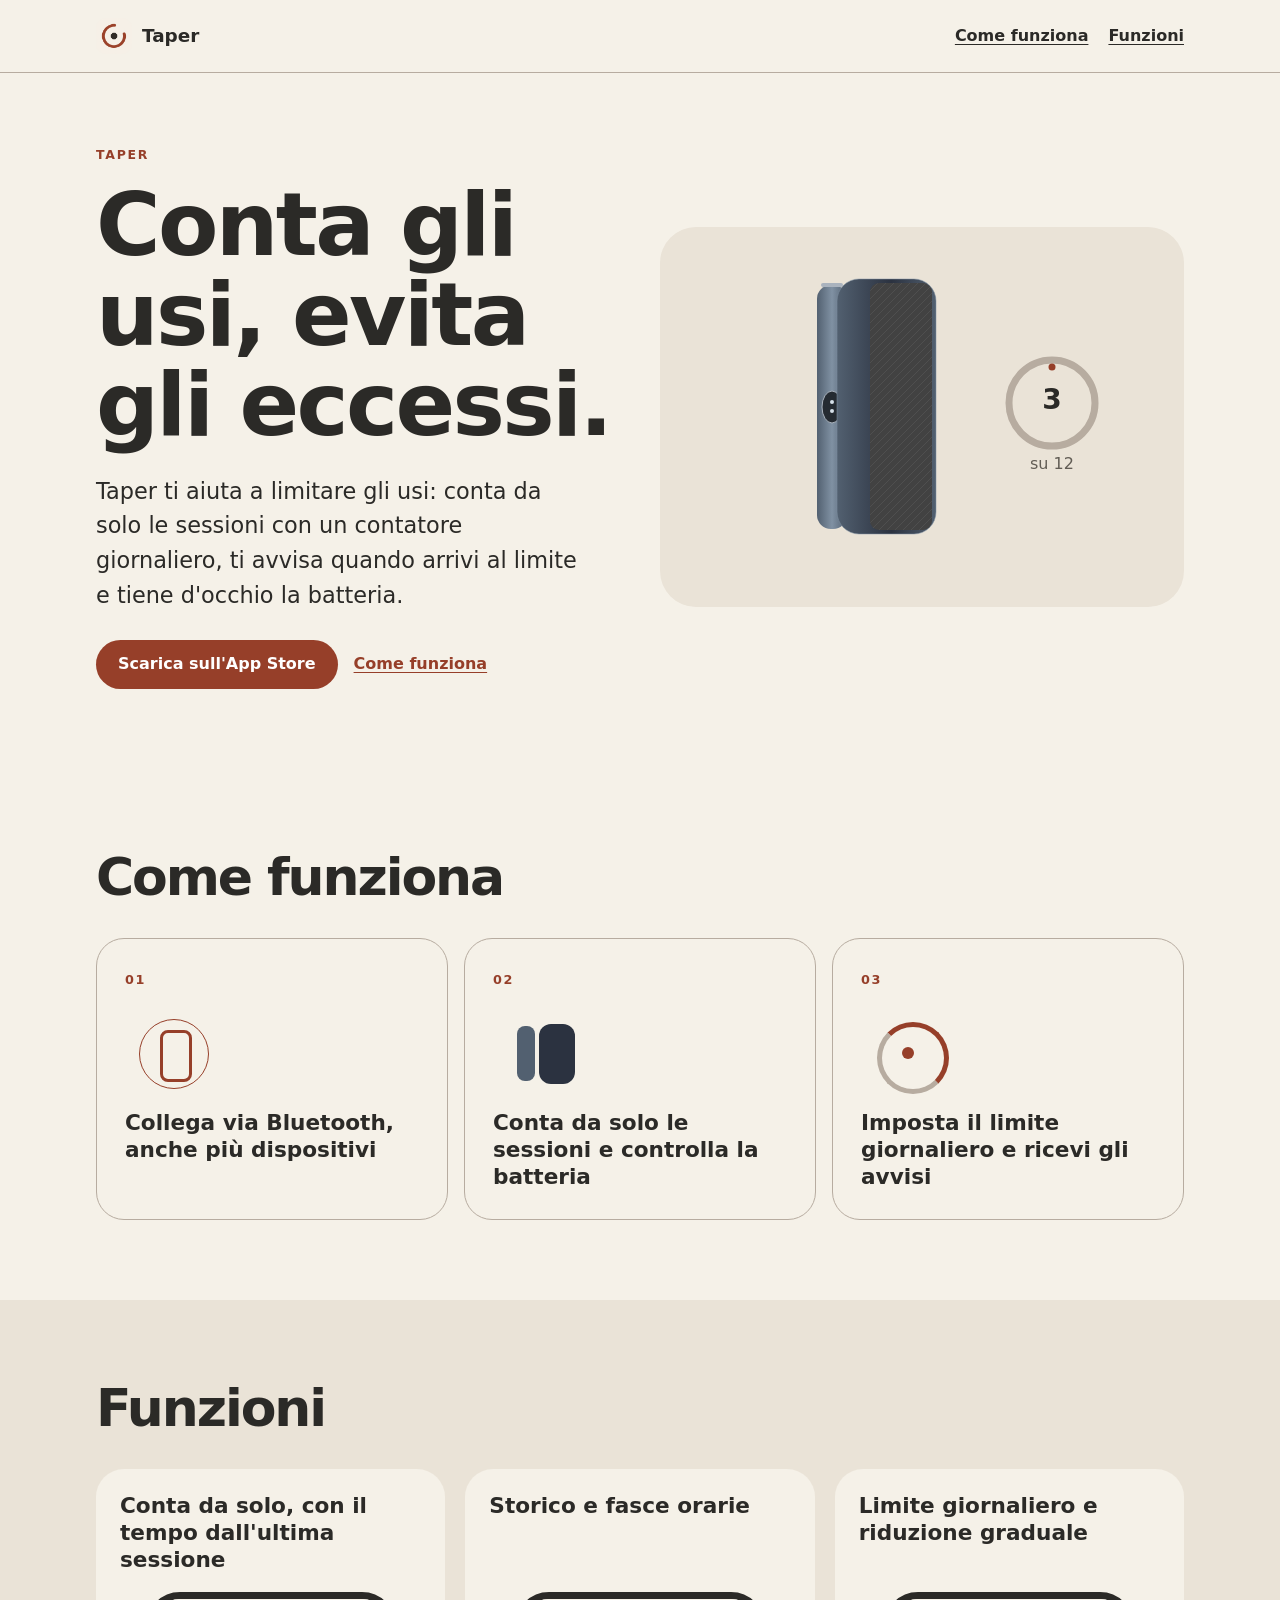
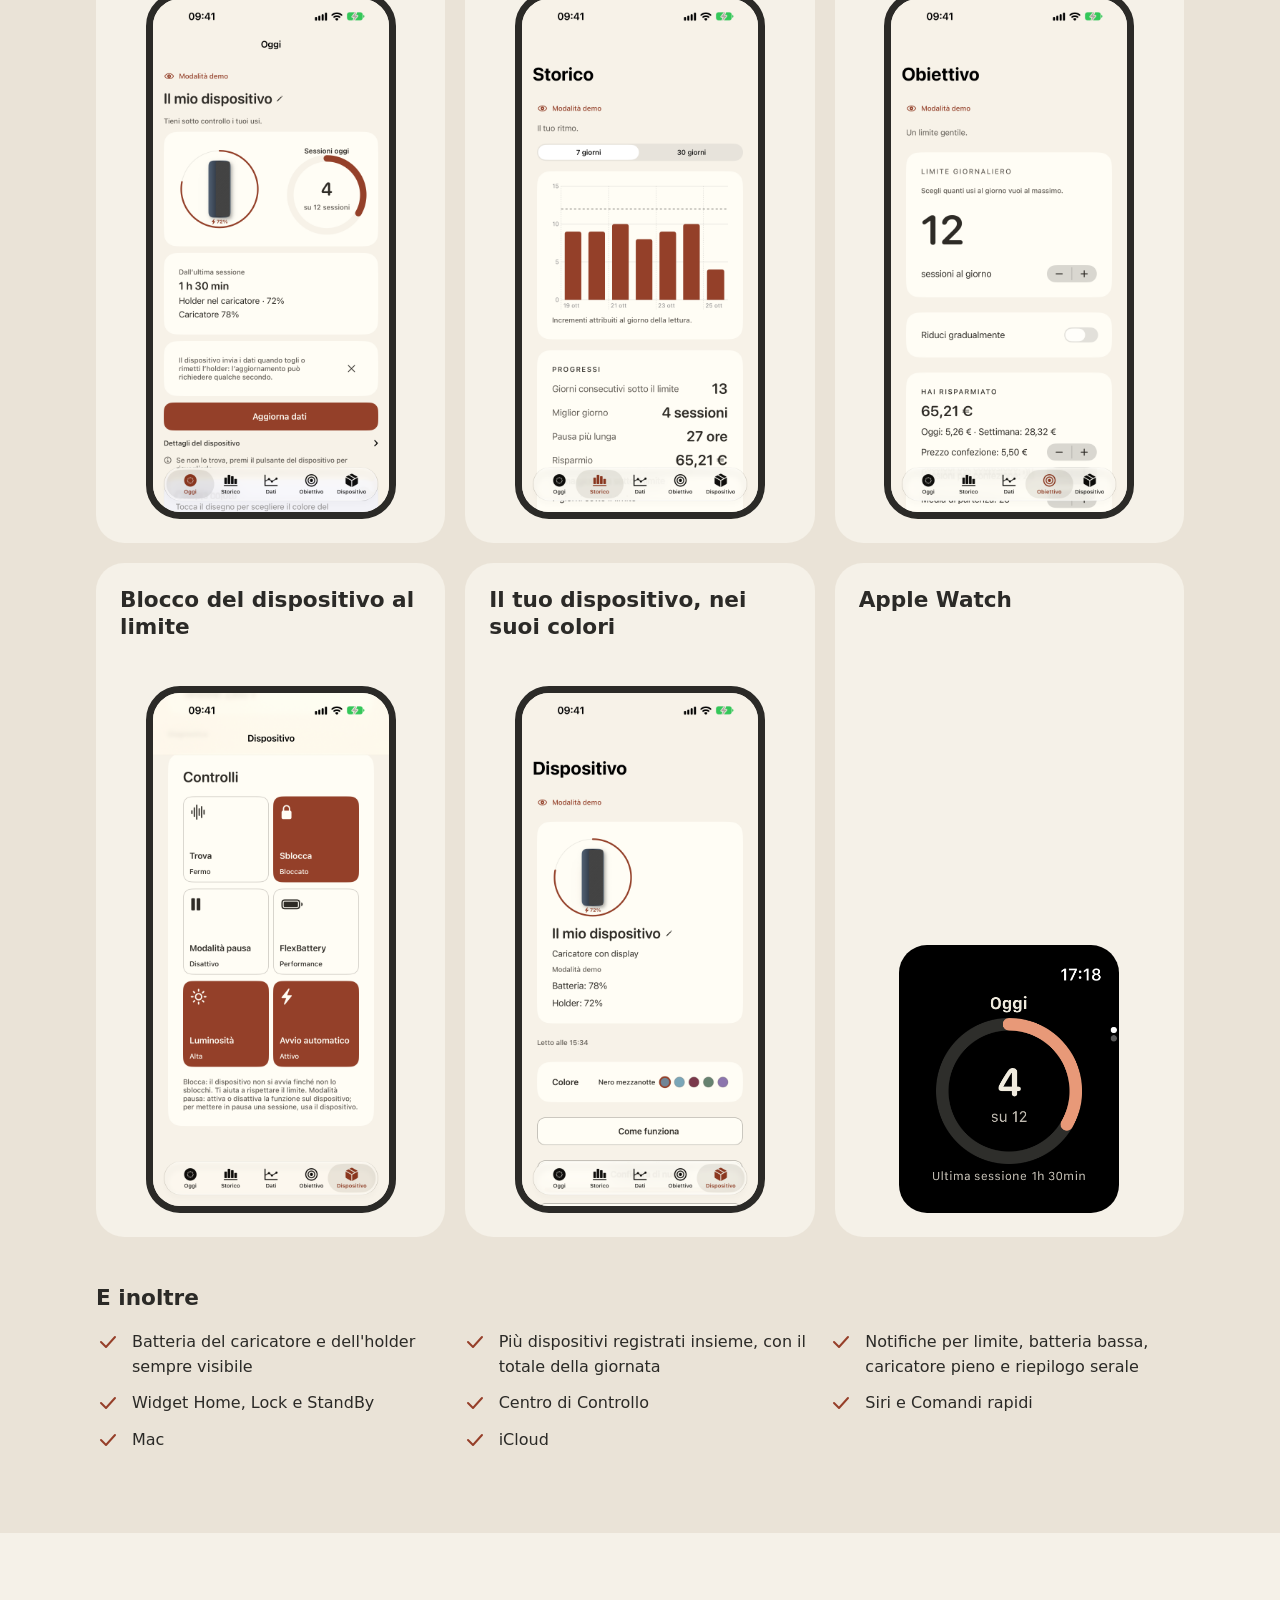
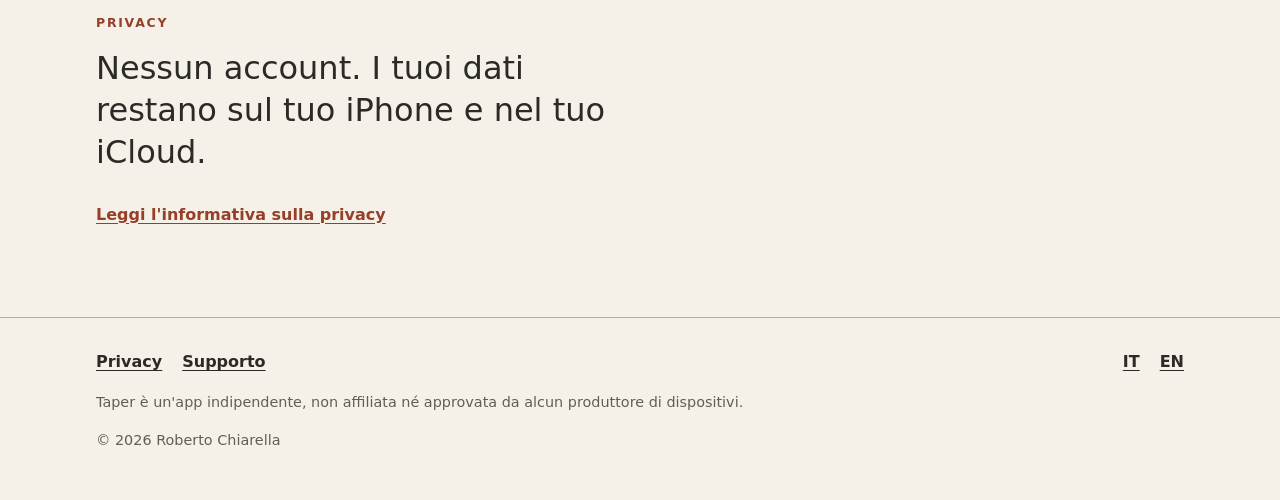
==== commit fcac9920: "Sito: lo scopo è limitare gli usi con il contatore giornaliero Co-Authored-By: Claude Sonnet 5.5 <no" ====
--- a/index.html
+++ b/index.html
@@ -1 +1 @@
-<!doctype html><html lang="it"><head><meta charset="utf-8"><meta name="viewport" content="width=device-width, initial-scale=1"><meta name="theme-color" content="#F5F1E8"><title>Taper: conta gli usi, evita gli eccessi</title><meta name="description" content="Taper tiene d'occhio la batteria e gli usi del tuo dispositivo, conta da solo le sessioni e ti avvisa con notifiche."><meta property="og:type" content="website"><meta property="og:title" content="Taper: conta gli usi, evita gli eccessi"><meta property="og:description" content="Taper tiene d'occhio la batteria e gli usi del tuo dispositivo, conta da solo le sessioni e ti avvisa con notifiche."><meta property="og:image" content="https://robchdev.github.io/taper/assets/icon.png"><meta name="apple-itunes-app" content="app-id=6826842735"><link rel="icon" href="assets/icon.png" type="image/png"><link rel="alternate" hreflang="it" href="https://robchdev.github.io/taper/"><link rel="alternate" hreflang="en" href="https://robchdev.github.io/taper/en/"><link rel="stylesheet" href="assets/site.css"><script defer src="assets/site.js"></script></head><body><a class="skip" href="#main">Vai al contenuto</a><header class="site-header"><div class="wrap header-inner"><a class="brand" href="index.html"><img src="assets/icon.png" width="36" height="36" alt="">Taper</a><nav class="nav-links" aria-label="Navigazione principale"><a href="#how">Come funziona</a><a href="#features">Funzioni</a></nav></div></header><main id="main"><section class="hero wrap"><div class="hero-grid"><div><p class="eyebrow">Taper</p><h1>Conta gli usi, evita gli eccessi.</h1><p class="lead">Taper tiene d'occhio la batteria e gli usi del tuo dispositivo, conta da solo le sessioni e ti avvisa con notifiche.</p><div class="actions"><a class="button" href="https://apps.apple.com/app/id6826842735">Scarica sull'App Store</a><a class="text-link" href="#how">Come funziona</a></div></div><div class="hero-art"><svg class="device-visual" viewBox="0 0 520 380" role="img" aria-labelledby="device-title"><title id="device-title">Dispositivo e conteggio degli usi</title><defs><linearGradient id="case" x2="1" y2="0"><stop stop-color="#526070"/><stop offset=".55" stop-color="#2B3240"/><stop offset="1" stop-color="#526070"/></linearGradient><linearGradient id="stick" x2="1" y2="0"><stop stop-color="#526070"/><stop offset=".5" stop-color="#8091A3"/><stop offset="1" stop-color="#526070"/></linearGradient><pattern id="fabric" width="8" height="8" patternUnits="userSpaceOnUse"><path d="M0 8 8 0" stroke="#777" stroke-opacity=".25"/></pattern></defs><g class="holder"><rect x="155" y="58" width="30" height="244" rx="14" fill="url(#stick)"/><rect x="159" y="56" width="22" height="4" rx="2" fill="#AAB3BE"/><ellipse cx="170" cy="180" rx="10" ry="16" fill="#252B32" stroke="#AAB3BE" stroke-width="1"/><circle cx="170" cy="175" r="2" fill="#D5E0E9"/><circle cx="170" cy="184" r="2" fill="#D5E0E9"/></g><g class="charger"><rect x="175" y="52" width="99" height="255" rx="22" fill="url(#case)"/><rect x="208" y="56" width="62" height="247" rx="9" fill="#424242"/><rect x="208" y="56" width="62" height="247" rx="9" fill="url(#fabric)"/><rect x="175" y="52" width="99" height="255" rx="22" fill="none" stroke="#8091A3" stroke-opacity=".5"/></g><circle cx="390" cy="176" r="43" fill="none" stroke="var(--line)" stroke-width="7"/><circle class="ring-progress" cx="390" cy="176" r="36" fill="none" stroke="var(--accent)" stroke-width="7" stroke-linecap="round" transform="rotate(-90 390 176)"/><text class="count-three" x="390" y="182" text-anchor="middle" fill="var(--ink)" font-size="28" font-weight="700">3</text><text class="count-four" x="390" y="182" text-anchor="middle" fill="var(--ink)" font-size="28" font-weight="700">4</text><text x="390" y="242" text-anchor="middle" fill="var(--muted)" font-size="16">su 12</text></svg></div></div></section><section id="how" class="block wrap"><h2>Come funziona</h2><ol class="steps"><li class="step reveal"><span class="step-num">01</span><span class="mini mini-bluetooth" aria-hidden="true"></span><h3>Collega via Bluetooth, anche più dispositivi</h3></li><li class="step reveal"><span class="step-num">02</span><span class="mini mini-holder" aria-hidden="true"></span><h3>Conta da solo le sessioni e controlla la batteria</h3></li><li class="step reveal"><span class="step-num">03</span><span class="mini mini-limit" aria-hidden="true"></span><h3>Scegli un limite e ricevi gli avvisi</h3></li></ol></section><section id="features" class="block features"><div class="wrap"><h2>Funzioni</h2><div class="feature-grid"><article class="feature reveal"><h3>Conta da solo, con il tempo dall'ultima sessione</h3><div class="phone"><img src="assets/screens/02.png" width="1320" height="2868" loading="lazy" alt="Schermata Oggi di Taper"></div></article><article class="feature reveal"><h3>Storico e fasce orarie</h3><div class="phone"><img src="assets/screens/03.png" width="1320" height="2868" loading="lazy" alt="Storico di Taper"></div></article><article class="feature reveal"><h3>Limite giornaliero e riduzione graduale</h3><div class="phone"><img src="assets/screens/04.png" width="1320" height="2868" loading="lazy" alt="Schermata obiettivo di Taper"></div></article><article class="feature reveal"><h3>Blocco del dispositivo al limite</h3><div class="phone"><img src="assets/screens/05.png" width="1320" height="2868" loading="lazy" alt="Controlli di blocco del dispositivo in Taper"></div></article><article class="feature reveal"><h3>Il tuo dispositivo, nei suoi colori</h3><div class="phone"><img src="assets/screens/06.png" width="1320" height="2868" loading="lazy" alt="Schermata dispositivo di Taper"></div></article><article class="feature reveal"><h3>Apple Watch</h3><img class="watch-shot" src="assets/screens/watch-01.png" width="422" height="514" loading="lazy" alt="Taper su Apple Watch"></article></div><div class="more-features"><h3>E inoltre</h3><ul class="more-list"><li><svg viewBox="0 0 24 24" fill="none" stroke="currentColor" stroke-width="2" stroke-linecap="round" stroke-linejoin="round" aria-hidden="true"><path d="m5 12 5 5L19 7"/></svg><span>Batteria del caricatore e dell'holder sempre visibile</span></li><li><svg viewBox="0 0 24 24" fill="none" stroke="currentColor" stroke-width="2" stroke-linecap="round" stroke-linejoin="round" aria-hidden="true"><path d="m5 12 5 5L19 7"/></svg><span>Più dispositivi registrati insieme, con il totale della giornata</span></li><li><svg viewBox="0 0 24 24" fill="none" stroke="currentColor" stroke-width="2" stroke-linecap="round" stroke-linejoin="round" aria-hidden="true"><path d="m5 12 5 5L19 7"/></svg><span>Notifiche per limite, batteria bassa, caricatore pieno e riepilogo serale</span></li><li><svg viewBox="0 0 24 24" fill="none" stroke="currentColor" stroke-width="2" stroke-linecap="round" stroke-linejoin="round" aria-hidden="true"><path d="m5 12 5 5L19 7"/></svg><span>Widget Home, Lock e StandBy</span></li><li><svg viewBox="0 0 24 24" fill="none" stroke="currentColor" stroke-width="2" stroke-linecap="round" stroke-linejoin="round" aria-hidden="true"><path d="m5 12 5 5L19 7"/></svg><span>Centro di Controllo</span></li><li><svg viewBox="0 0 24 24" fill="none" stroke="currentColor" stroke-width="2" stroke-linecap="round" stroke-linejoin="round" aria-hidden="true"><path d="m5 12 5 5L19 7"/></svg><span>Siri e Comandi rapidi</span></li><li><svg viewBox="0 0 24 24" fill="none" stroke="currentColor" stroke-width="2" stroke-linecap="round" stroke-linejoin="round" aria-hidden="true"><path d="m5 12 5 5L19 7"/></svg><span>Mac</span></li><li><svg viewBox="0 0 24 24" fill="none" stroke="currentColor" stroke-width="2" stroke-linecap="round" stroke-linejoin="round" aria-hidden="true"><path d="m5 12 5 5L19 7"/></svg><span>iCloud</span></li></ul></div></div></section><section class="privacy-strip wrap"><h2 class="eyebrow">Privacy</h2><p>Nessun account. I tuoi dati restano sul tuo iPhone e nel tuo iCloud.</p><a class="text-link" href="privacy.html#it">Leggi l'informativa sulla privacy</a></section></main><footer class="site-footer"><div class="wrap"><div class="footer-inner"><div class="footer-links"><a href="privacy.html#it">Privacy</a><a href="support.html">Supporto</a></div><div class="footer-links" aria-label="Language"><a href="index.html" lang="it" aria-current="page">IT</a><a href="en/index.html" lang="en">EN</a></div></div><p>Taper è un'app indipendente, non affiliata né approvata da alcun produttore di dispositivi.</p><p>© 2026 Roberto Chiarella</p></div></footer></body></html>+<!doctype html><html lang="it"><head><meta charset="utf-8"><meta name="viewport" content="width=device-width, initial-scale=1"><meta name="theme-color" content="#F5F1E8"><title>Taper: conta gli usi, evita gli eccessi</title><meta name="description" content="Taper ti aiuta a limitare gli usi: conta da solo le sessioni con un contatore giornaliero, ti avvisa quando arrivi al limite e tiene d'occhio la batteria."><meta property="og:type" content="website"><meta property="og:title" content="Taper: conta gli usi, evita gli eccessi"><meta property="og:description" content="Taper ti aiuta a limitare gli usi: conta da solo le sessioni con un contatore giornaliero, ti avvisa quando arrivi al limite e tiene d'occhio la batteria."><meta property="og:image" content="https://robchdev.github.io/taper/assets/icon.png"><meta name="apple-itunes-app" content="app-id=6826842735"><link rel="icon" href="assets/icon.png" type="image/png"><link rel="alternate" hreflang="it" href="https://robchdev.github.io/taper/"><link rel="alternate" hreflang="en" href="https://robchdev.github.io/taper/en/"><link rel="stylesheet" href="assets/site.css"><script defer src="assets/site.js"></script></head><body><a class="skip" href="#main">Vai al contenuto</a><header class="site-header"><div class="wrap header-inner"><a class="brand" href="index.html"><img src="assets/icon.png" width="36" height="36" alt="">Taper</a><nav class="nav-links" aria-label="Navigazione principale"><a href="#how">Come funziona</a><a href="#features">Funzioni</a></nav></div></header><main id="main"><section class="hero wrap"><div class="hero-grid"><div><p class="eyebrow">Taper</p><h1>Conta gli usi, evita gli eccessi.</h1><p class="lead">Taper ti aiuta a limitare gli usi: conta da solo le sessioni con un contatore giornaliero, ti avvisa quando arrivi al limite e tiene d'occhio la batteria.</p><div class="actions"><a class="button" href="https://apps.apple.com/app/id6826842735">Scarica sull'App Store</a><a class="text-link" href="#how">Come funziona</a></div></div><div class="hero-art"><svg class="device-visual" viewBox="0 0 520 380" role="img" aria-labelledby="device-title"><title id="device-title">Dispositivo e conteggio degli usi</title><defs><linearGradient id="case" x2="1" y2="0"><stop stop-color="#526070"/><stop offset=".55" stop-color="#2B3240"/><stop offset="1" stop-color="#526070"/></linearGradient><linearGradient id="stick" x2="1" y2="0"><stop stop-color="#526070"/><stop offset=".5" stop-color="#8091A3"/><stop offset="1" stop-color="#526070"/></linearGradient><pattern id="fabric" width="8" height="8" patternUnits="userSpaceOnUse"><path d="M0 8 8 0" stroke="#777" stroke-opacity=".25"/></pattern></defs><g class="holder"><rect x="155" y="58" width="30" height="244" rx="14" fill="url(#stick)"/><rect x="159" y="56" width="22" height="4" rx="2" fill="#AAB3BE"/><ellipse cx="170" cy="180" rx="10" ry="16" fill="#252B32" stroke="#AAB3BE" stroke-width="1"/><circle cx="170" cy="175" r="2" fill="#D5E0E9"/><circle cx="170" cy="184" r="2" fill="#D5E0E9"/></g><g class="charger"><rect x="175" y="52" width="99" height="255" rx="22" fill="url(#case)"/><rect x="208" y="56" width="62" height="247" rx="9" fill="#424242"/><rect x="208" y="56" width="62" height="247" rx="9" fill="url(#fabric)"/><rect x="175" y="52" width="99" height="255" rx="22" fill="none" stroke="#8091A3" stroke-opacity=".5"/></g><circle cx="390" cy="176" r="43" fill="none" stroke="var(--line)" stroke-width="7"/><circle class="ring-progress" cx="390" cy="176" r="36" fill="none" stroke="var(--accent)" stroke-width="7" stroke-linecap="round" transform="rotate(-90 390 176)"/><text class="count-three" x="390" y="182" text-anchor="middle" fill="var(--ink)" font-size="28" font-weight="700">3</text><text class="count-four" x="390" y="182" text-anchor="middle" fill="var(--ink)" font-size="28" font-weight="700">4</text><text x="390" y="242" text-anchor="middle" fill="var(--muted)" font-size="16">su 12</text></svg></div></div></section><section id="how" class="block wrap"><h2>Come funziona</h2><ol class="steps"><li class="step reveal"><span class="step-num">01</span><span class="mini mini-bluetooth" aria-hidden="true"></span><h3>Collega via Bluetooth, anche più dispositivi</h3></li><li class="step reveal"><span class="step-num">02</span><span class="mini mini-holder" aria-hidden="true"></span><h3>Conta da solo le sessioni e controlla la batteria</h3></li><li class="step reveal"><span class="step-num">03</span><span class="mini mini-limit" aria-hidden="true"></span><h3>Imposta il limite giornaliero e ricevi gli avvisi</h3></li></ol></section><section id="features" class="block features"><div class="wrap"><h2>Funzioni</h2><div class="feature-grid"><article class="feature reveal"><h3>Conta da solo, con il tempo dall'ultima sessione</h3><div class="phone"><img src="assets/screens/02.png" width="1320" height="2868" loading="lazy" alt="Schermata Oggi di Taper"></div></article><article class="feature reveal"><h3>Storico e fasce orarie</h3><div class="phone"><img src="assets/screens/03.png" width="1320" height="2868" loading="lazy" alt="Storico di Taper"></div></article><article class="feature reveal"><h3>Limite giornaliero e riduzione graduale</h3><div class="phone"><img src="assets/screens/04.png" width="1320" height="2868" loading="lazy" alt="Schermata obiettivo di Taper"></div></article><article class="feature reveal"><h3>Blocco del dispositivo al limite</h3><div class="phone"><img src="assets/screens/05.png" width="1320" height="2868" loading="lazy" alt="Controlli di blocco del dispositivo in Taper"></div></article><article class="feature reveal"><h3>Il tuo dispositivo, nei suoi colori</h3><div class="phone"><img src="assets/screens/06.png" width="1320" height="2868" loading="lazy" alt="Schermata dispositivo di Taper"></div></article><article class="feature reveal"><h3>Apple Watch</h3><img class="watch-shot" src="assets/screens/watch-01.png" width="422" height="514" loading="lazy" alt="Taper su Apple Watch"></article></div><div class="more-features"><h3>E inoltre</h3><ul class="more-list"><li><svg viewBox="0 0 24 24" fill="none" stroke="currentColor" stroke-width="2" stroke-linecap="round" stroke-linejoin="round" aria-hidden="true"><path d="m5 12 5 5L19 7"/></svg><span>Batteria del caricatore e dell'holder sempre visibile</span></li><li><svg viewBox="0 0 24 24" fill="none" stroke="currentColor" stroke-width="2" stroke-linecap="round" stroke-linejoin="round" aria-hidden="true"><path d="m5 12 5 5L19 7"/></svg><span>Più dispositivi registrati insieme, con il totale della giornata</span></li><li><svg viewBox="0 0 24 24" fill="none" stroke="currentColor" stroke-width="2" stroke-linecap="round" stroke-linejoin="round" aria-hidden="true"><path d="m5 12 5 5L19 7"/></svg><span>Notifiche per limite, batteria bassa, caricatore pieno e riepilogo serale</span></li><li><svg viewBox="0 0 24 24" fill="none" stroke="currentColor" stroke-width="2" stroke-linecap="round" stroke-linejoin="round" aria-hidden="true"><path d="m5 12 5 5L19 7"/></svg><span>Widget Home, Lock e StandBy</span></li><li><svg viewBox="0 0 24 24" fill="none" stroke="currentColor" stroke-width="2" stroke-linecap="round" stroke-linejoin="round" aria-hidden="true"><path d="m5 12 5 5L19 7"/></svg><span>Centro di Controllo</span></li><li><svg viewBox="0 0 24 24" fill="none" stroke="currentColor" stroke-width="2" stroke-linecap="round" stroke-linejoin="round" aria-hidden="true"><path d="m5 12 5 5L19 7"/></svg><span>Siri e Comandi rapidi</span></li><li><svg viewBox="0 0 24 24" fill="none" stroke="currentColor" stroke-width="2" stroke-linecap="round" stroke-linejoin="round" aria-hidden="true"><path d="m5 12 5 5L19 7"/></svg><span>Mac</span></li><li><svg viewBox="0 0 24 24" fill="none" stroke="currentColor" stroke-width="2" stroke-linecap="round" stroke-linejoin="round" aria-hidden="true"><path d="m5 12 5 5L19 7"/></svg><span>iCloud</span></li></ul></div></div></section><section class="privacy-strip wrap"><h2 class="eyebrow">Privacy</h2><p>Nessun account. I tuoi dati restano sul tuo iPhone e nel tuo iCloud.</p><a class="text-link" href="privacy.html#it">Leggi l'informativa sulla privacy</a></section></main><footer class="site-footer"><div class="wrap"><div class="footer-inner"><div class="footer-links"><a href="privacy.html#it">Privacy</a><a href="support.html">Supporto</a></div><div class="footer-links" aria-label="Language"><a href="index.html" lang="it" aria-current="page">IT</a><a href="en/index.html" lang="en">EN</a></div></div><p>Taper è un'app indipendente, non affiliata né approvata da alcun produttore di dispositivi.</p><p>© 2026 Roberto Chiarella</p></div></footer></body></html>
